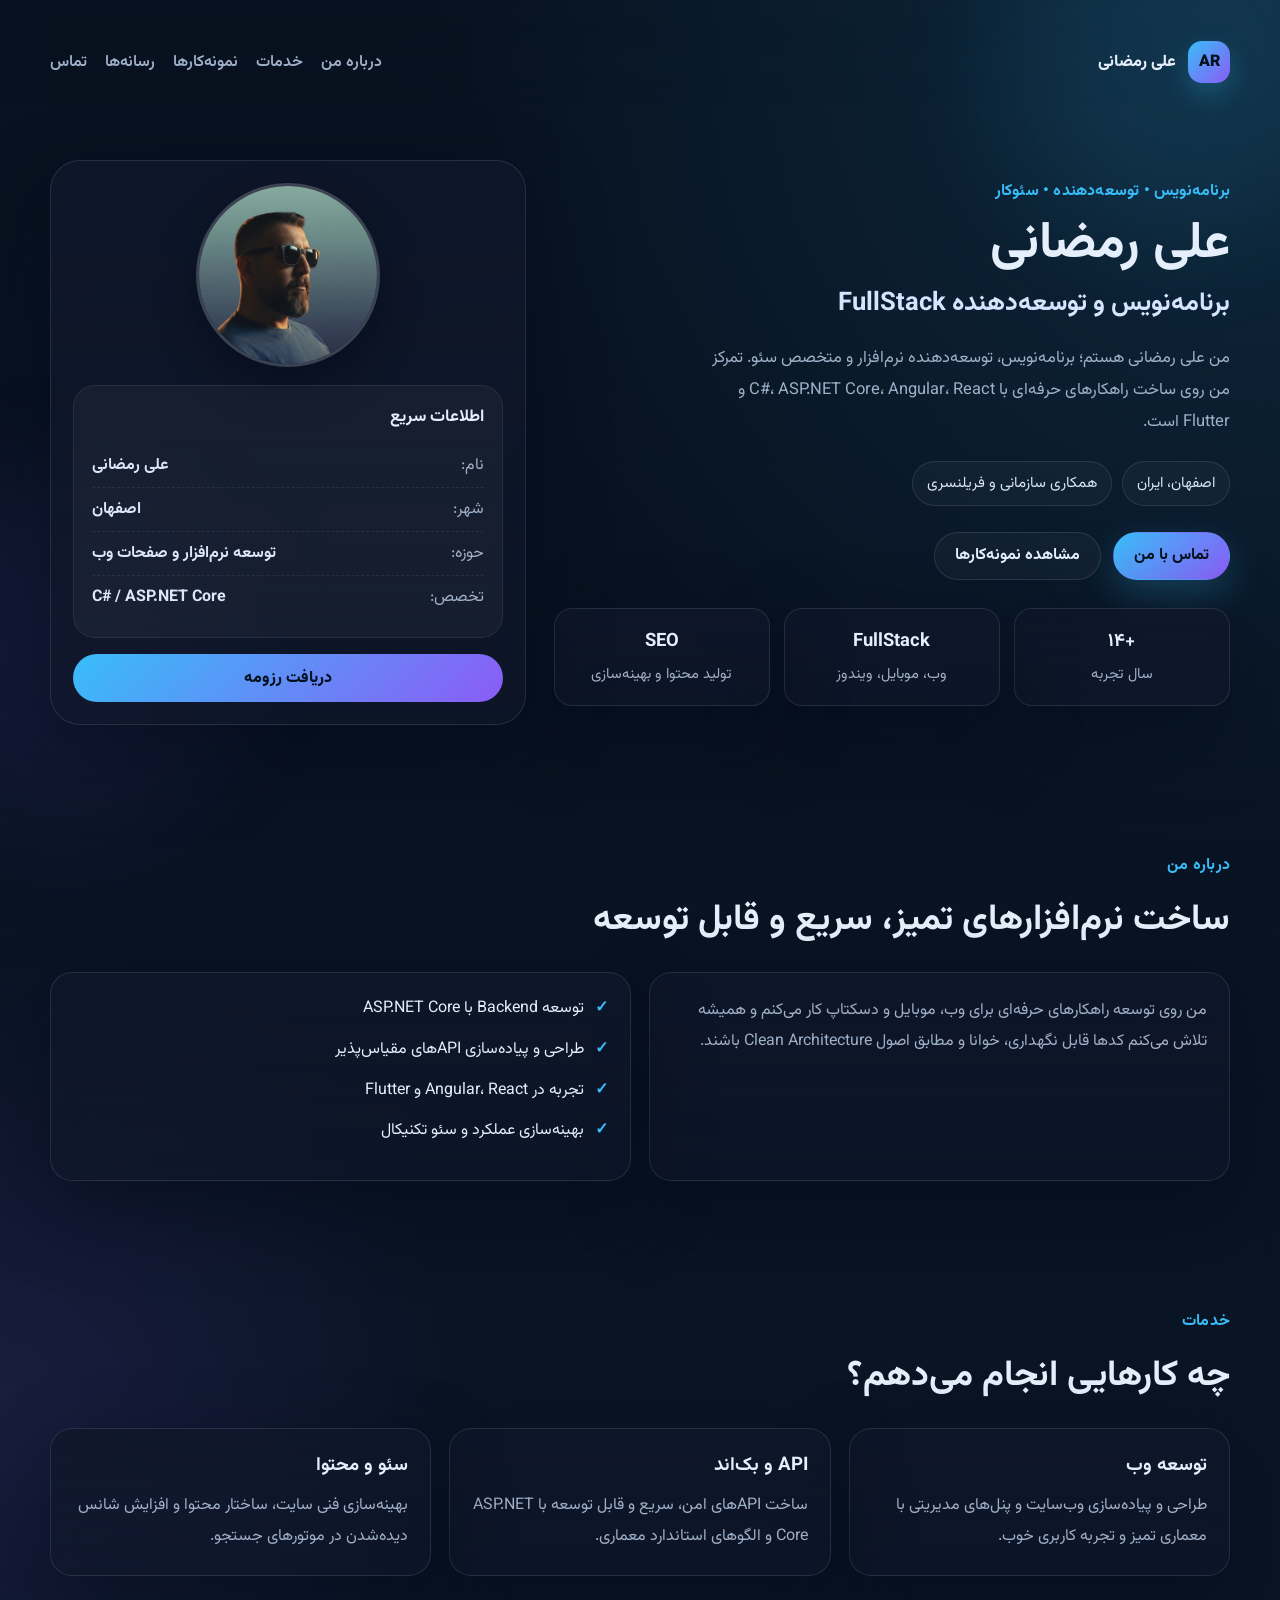
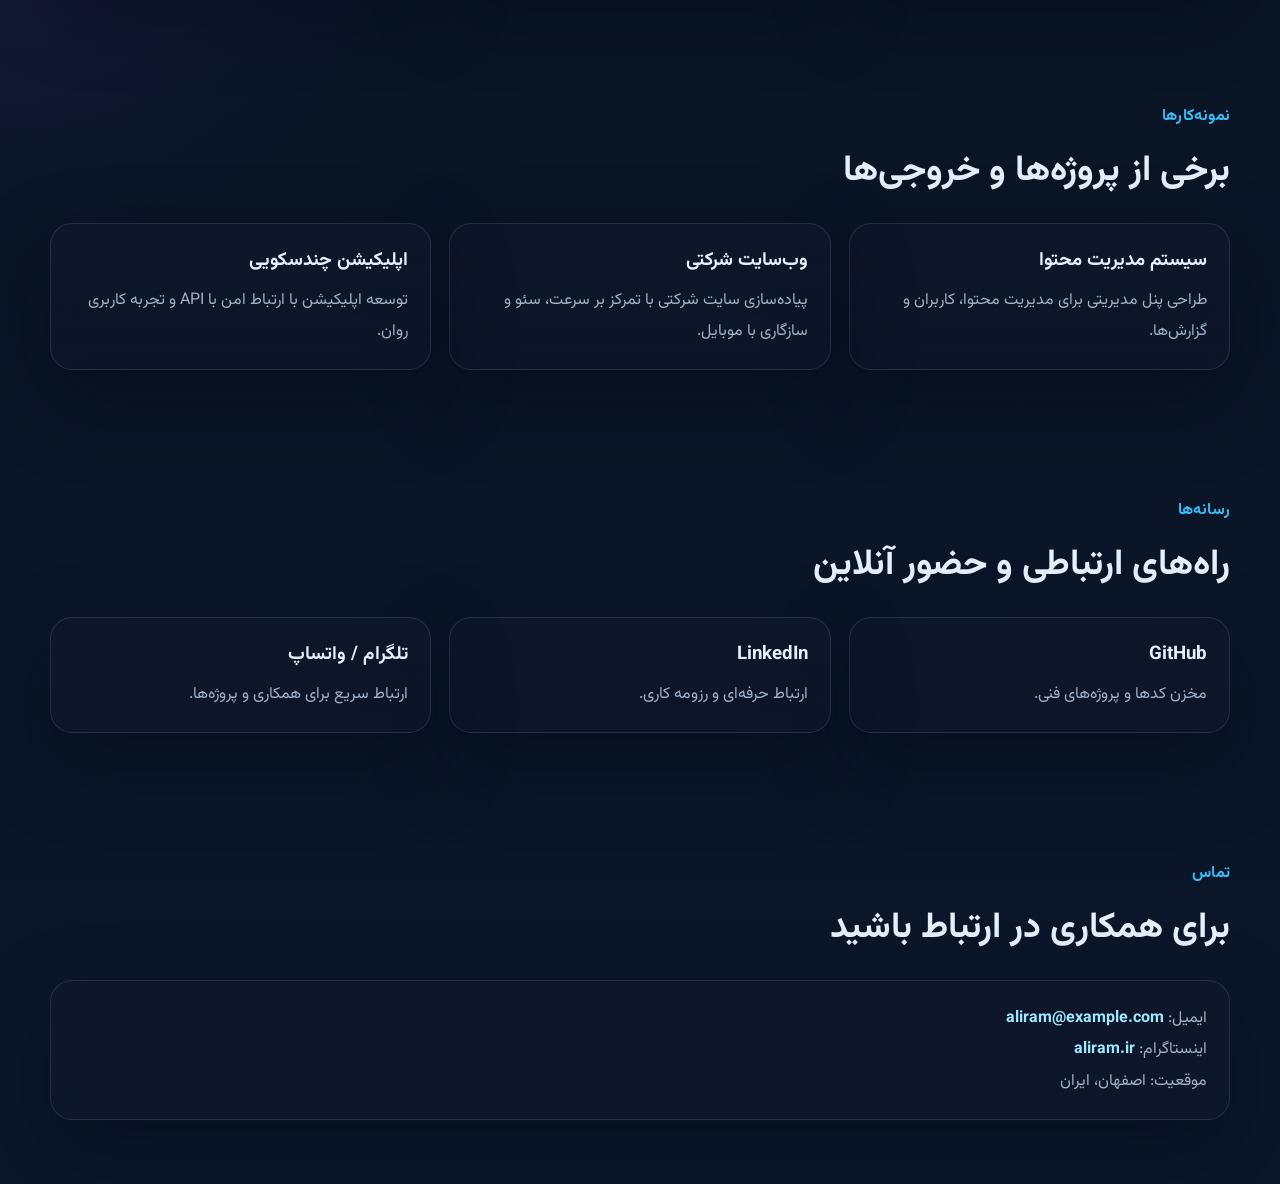
==== index.html @ 65c11da7 "Initial commit for GitHub Pages" ====
<!DOCTYPE html>
<html lang="fa" dir="rtl">

<head>
  <meta charset="UTF-8" />
  <meta name="viewport" content="width=device-width, initial-scale=1.0" />
  <title>علی رمضانی | برنامه‌نویس و توسعه‌دهنده FullStack</title>
  <meta name="description"
    content="وب‌سایت شخصی علی رمضانی؛ برنامه‌نویس C#، توسعه‌دهنده ASP.NET Core، Angular و متخصص سئو." />
  <meta name="theme-color" content="#0f172a" />

  <link rel="preconnect" href="https://fonts.googleapis.com">
  <link rel="preconnect" href="https://fonts.gstatic.com" crossorigin>
  <link href="https://fonts.googleapis.com/css2?family=Vazirmatn:wght@300;400;500;600;700;800;900&display=swap"
    rel="stylesheet">

  <link rel="stylesheet" href="styles.css" />
</head>

<body>
  <div class="bg-glow bg-glow-1" aria-hidden="true"></div>
  <div class="bg-glow bg-glow-2" aria-hidden="true"></div>

  <header class="hero">
    <nav class="nav container">
      <a class="brand" href="#home">
        <span class="brand-mark">AR</span>
        <span class="brand-text">علی رمضانی</span>
      </a>

      <button class="menu-toggle" id="menuToggle" aria-label="باز و بسته کردن منو" aria-expanded="false"
        aria-controls="navLinks">
        <span></span>
        <span></span>
        <span></span>
      </button>

      <div class="nav-links" id="navLinks">
        <a href="#about">درباره من</a>
        <a href="#services">خدمات</a>
        <a href="#portfolio">نمونه‌کارها</a>
        <a href="#media">رسانه‌ها</a>
        <a href="#contact">تماس</a>
      </div>
    </nav>

    <section class="hero-content container" id="home">
      <div class="hero-text">
        <p class="eyebrow">برنامه‌نویس • توسعه‌دهنده • سئوکار</p>
        <h1>علی رمضانی</h1>
        <h2>برنامه‌نویس و توسعه‌دهنده FullStack</h2>

        <p class="lead">
          من علی رمضانی هستم؛ برنامه‌نویس، توسعه‌دهنده نرم‌افزار و متخصص سئو.
          تمرکز من روی ساخت راهکارهای حرفه‌ای با C#، ASP.NET Core، Angular، React و Flutter است.
        </p>

        <div class="hero-meta">
          <span>اصفهان، ایران</span>
          <span>همکاری سازمانی و فریلنسری</span>
        </div>

        <div class="hero-actions">
          <a class="btn btn-primary" href="#contact">تماس با من</a>
          <a class="btn btn-secondary" href="#portfolio">مشاهده نمونه‌کارها</a>
        </div>

        <div class="hero-stats">
          <div class="stat">
            <strong>+۱۴</strong>
            <span>سال تجربه</span>
          </div>
          <div class="stat">
            <strong>FullStack</strong>
            <span>وب، موبایل، ویندوز</span>
          </div>
          <div class="stat">
            <strong>SEO</strong>
            <span>تولید محتوا و بهینه‌سازی</span>
          </div>
        </div>
      </div>

      <div class="hero-card">
        <div class="profile-avatar">
          <img src="profile.png" alt="تصویر پرسنلی علی رمضانی" />
        </div>

        <div class="profile-card">
          <h3>اطلاعات سریع</h3>
          <ul>
            <li><span>نام:</span><strong>علی رمضانی</strong></li>
            <li><span>شهر:</span><strong>اصفهان</strong></li>
            <li><span>حوزه:</span><strong>توسعه نرم‌افزار و صفحات وب</strong></li>
            <li><span>تخصص:</span><strong>C# / ASP.NET Core</strong></li>
          </ul>
        </div>

        <a class="resume-link" href="/resume.pdf" aria-label="دانلود رزومه">
          دریافت رزومه
        </a>
      </div>
    </section>
  </header>

  <main>
    <section id="about" class="section container">
      <div class="section-head">
        <p class="section-kicker">درباره من</p>
        <h2>ساخت نرم‌افزارهای تمیز، سریع و قابل توسعه</h2>
      </div>

      <div class="about-grid">
        <div class="about-card">
          <p>
            من روی توسعه راهکارهای حرفه‌ای برای وب، موبایل و دسکتاپ کار می‌کنم و
            همیشه تلاش می‌کنم کدها قابل نگهداری، خوانا و مطابق اصول Clean Architecture باشند.
          </p>
        </div>

        <div class="about-card">
          <ul class="check-list">
            <li>توسعه Backend با ASP.NET Core</li>
            <li>طراحی و پیاده‌سازی APIهای مقیاس‌پذیر</li>
            <li>تجربه در Angular، React و Flutter</li>
            <li>بهینه‌سازی عملکرد و سئو تکنیکال</li>
          </ul>
        </div>
      </div>
    </section>

    <section id="services" class="section container">
      <div class="section-head">
        <p class="section-kicker">خدمات</p>
        <h2>چه کارهایی انجام می‌دهم؟</h2>
      </div>

      <div class="cards-grid">
        <article class="info-card">
          <h3>توسعه وب</h3>
          <p>طراحی و پیاده‌سازی وب‌سایت و پنل‌های مدیریتی با معماری تمیز و تجربه کاربری خوب.</p>
        </article>
        <article class="info-card">
          <h3>API و بک‌اند</h3>
          <p>ساخت APIهای امن، سریع و قابل توسعه با ASP.NET Core و الگوهای استاندارد معماری.</p>
        </article>
        <article class="info-card">
          <h3>سئو و محتوا</h3>
          <p>بهینه‌سازی فنی سایت، ساختار محتوا و افزایش شانس دیده‌شدن در موتورهای جستجو.</p>
        </article>
      </div>
    </section>

    <section id="portfolio" class="section container">
      <div class="section-head">
        <p class="section-kicker">نمونه‌کارها</p>
        <h2>برخی از پروژه‌ها و خروجی‌ها</h2>
      </div>

      <div class="cards-grid">
        <article class="portfolio-card">
          <h3>سیستم مدیریت محتوا</h3>
          <p>طراحی پنل مدیریتی برای مدیریت محتوا، کاربران و گزارش‌ها.</p>
        </article>
        <article class="portfolio-card">
          <h3>وب‌سایت شرکتی</h3>
          <p>پیاده‌سازی سایت شرکتی با تمرکز بر سرعت، سئو و سازگاری با موبایل.</p>
        </article>
        <article class="portfolio-card">
          <h3>اپلیکیشن چندسکویی</h3>
          <p>توسعه اپلیکیشن با ارتباط امن با API و تجربه کاربری روان.</p>
        </article>
      </div>
    </section>

    <section id="media" class="section container">
      <div class="section-head">
        <p class="section-kicker">رسانه‌ها</p>
        <h2>راه‌های ارتباطی و حضور آنلاین</h2>
      </div>

      <div class="cards-grid">
        <article class="info-card">
          <h3>GitHub</h3>
          <p>مخزن کدها و پروژه‌های فنی.</p>
        </article>
        <article class="info-card">
          <h3>LinkedIn</h3>
          <p>ارتباط حرفه‌ای و رزومه کاری.</p>
        </article>
        <article class="info-card">
          <h3>تلگرام / واتساپ</h3>
          <p>ارتباط سریع برای همکاری و پروژه‌ها.</p>
        </article>
      </div>
    </section>

    <section id="contact" class="section container">
      <div class="section-head">
        <p class="section-kicker">تماس</p>
        <h2>برای همکاری در ارتباط باشید</h2>
      </div>

      <div class="contact-card">
        <p>ایمیل: <a href="mailto:aliram@example.com">aliram@example.com</a></p>
        <p>اینستاگرام: <a href="#" target="_blank" rel="noopener">aliram.ir</a></p>
        <p>موقعیت: اصفهان، ایران</p>
      </div>
    </section>
  </main>

  <script src="script.js"></script>
</body>

</html>
---- styles.css ----
:root {
  --bg: #07111f;
  --bg-2: #0b172a;
  --card: rgba(15, 23, 42, 0.82);
  --card-strong: rgba(15, 23, 42, 0.95);
  --border: rgba(148, 163, 184, 0.18);
  --text: #e5eefb;
  --muted: #9fb0c9;
  --primary: #38bdf8;
  --primary-2: #8b5cf6;
  --shadow: 0 30px 80px rgba(2, 8, 23, 0.45);
  --radius-xl: 30px;
  --radius-lg: 22px;
  --radius-md: 16px;
  --container: 1180px;
}

* {
  box-sizing: border-box;
}

html {
  scroll-behavior: smooth;
}

body {
  margin: 0;
  font-family: "Vazirmatn", sans-serif;
  background:
    radial-gradient(circle at top right, rgba(56, 189, 248, 0.14), transparent 28%),
    radial-gradient(circle at left, rgba(139, 92, 246, 0.12), transparent 24%),
    linear-gradient(180deg, var(--bg), var(--bg-2));
  color: var(--text);
  min-height: 100vh;
  direction: rtl;
  overflow-x: hidden;
}

a {
  color: inherit;
  text-decoration: none;
}

img {
  max-width: 100%;
  display: block;
}

.container {
  width: min(calc(100% - 32px), var(--container));
  margin-inline: auto;
}

.bg-glow {
  position: fixed;
  inset: auto;
  width: 360px;
  height: 360px;
  border-radius: 50%;
  filter: blur(60px);
  opacity: 0.28;
  pointer-events: none;
  z-index: 0;
}

.bg-glow-1 {
  top: -120px;
  right: -80px;
  background: rgba(56, 189, 248, 0.35);
}

.bg-glow-2 {
  bottom: 8%;
  left: -120px;
  background: rgba(139, 92, 246, 0.32);
}

.hero,
main,
.section {
  position: relative;
  z-index: 1;
}

.hero {
  padding: 20px 0 40px;
}

.nav {
  min-height: 84px;
  display: flex;
  align-items: center;
  justify-content: space-between;
  gap: 18px;
  position: sticky;
  top: 0;
  z-index: 20;
  padding: 14px 0;
  backdrop-filter: blur(16px);
}

.brand {
  display: flex;
  align-items: center;
  gap: 12px;
  font-weight: 800;
}

.brand-mark {
  width: 42px;
  height: 42px;
  display: grid;
  place-items: center;
  border-radius: 14px;
  background: linear-gradient(135deg, var(--primary), var(--primary-2));
  color: #03111f;
  font-weight: 900;
  box-shadow: 0 10px 24px rgba(56, 189, 248, 0.25);
}

.brand-text {
  font-size: 1.02rem;
}

.nav-links {
  display: flex;
  align-items: center;
  gap: 18px;
}

.nav-links a {
  color: var(--muted);
  font-weight: 600;
  transition: 0.25s ease;
}

.nav-links a:hover {
  color: #fff;
}

.menu-toggle {
  display: none;
  width: 46px;
  height: 46px;
  border: 1px solid var(--border);
  background: rgba(15, 23, 42, 0.65);
  border-radius: 14px;
  cursor: pointer;
  padding: 10px;
}

.menu-toggle span {
  display: block;
  height: 2px;
  background: var(--text);
  border-radius: 999px;
  margin: 5px 0;
}

.hero-content {
  padding: 56px 0 24px;
  display: grid;
  grid-template-columns: 1.35fr 0.95fr;
  gap: 28px;
  align-items: center;
}

.eyebrow,
.section-kicker {
  display: inline-flex;
  align-items: center;
  gap: 8px;
  color: var(--primary);
  font-weight: 700;
  letter-spacing: 0.2px;
  margin: 0 0 14px;
}

.hero-text h1 {
  margin: 0;
  font-size: clamp(2.3rem, 4vw, 4.4rem);
  line-height: 1.05;
}

.hero-text h2 {
  margin: 12px 0 0;
  color: #d6e4ff;
  font-size: clamp(1.1rem, 2vw, 1.6rem);
  font-weight: 700;
}

.lead {
  margin: 18px 0 0;
  color: var(--muted);
  line-height: 1.95;
  font-size: 1.03rem;
  max-width: 58ch;
}

.hero-meta {
  display: flex;
  flex-wrap: wrap;
  gap: 10px;
  margin-top: 22px;
}

.hero-meta span {
  border: 1px solid var(--border);
  background: rgba(255, 255, 255, 0.03);
  padding: 10px 14px;
  border-radius: 999px;
  color: #d8e4f7;
  font-size: 0.94rem;
}

.hero-actions {
  display: flex;
  flex-wrap: wrap;
  gap: 12px;
  margin-top: 26px;
}

.btn {
  display: inline-flex;
  align-items: center;
  justify-content: center;
  min-height: 48px;
  padding: 0 20px;
  border-radius: 999px;
  border: 1px solid transparent;
  font-weight: 700;
  transition: 0.25s ease;
}

.btn-primary {
  background: linear-gradient(135deg, var(--primary), var(--primary-2));
  color: #06111e;
  box-shadow: 0 14px 36px rgba(56, 189, 248, 0.24);
}

.btn-secondary {
  border-color: var(--border);
  background: rgba(255, 255, 255, 0.03);
  color: var(--text);
}

.btn:hover {
  transform: translateY(-2px);
}

.hero-stats {
  display: grid;
  grid-template-columns: repeat(3, minmax(0, 1fr));
  gap: 14px;
  margin-top: 28px;
}

.stat,
.hero-card,
.about-card,
.info-card,
.portfolio-card,
.contact-card {
  border: 1px solid var(--border);
  background: linear-gradient(180deg, rgba(15, 23, 42, 0.82), rgba(15, 23, 42, 0.58));
  backdrop-filter: blur(16px);
  box-shadow: var(--shadow);
}

.stat {
  border-radius: 18px;
  padding: 18px 14px;
  text-align: center;
}

.stat strong {
  display: block;
  font-size: 1.15rem;
  margin-bottom: 6px;
}

.stat span {
  color: var(--muted);
  font-size: 0.92rem;
}

.hero-card {
  padding: 22px;
  border-radius: var(--radius-xl);
  background: linear-gradient(180deg, rgba(15, 23, 42, 0.9), rgba(15, 23, 42, 0.65));
}

.profile-avatar {
  width: 184px;
  height: 184px;
  margin: 0 auto 18px;
  border-radius: 50%;
  overflow: hidden;
  border: 3px solid rgba(255, 255, 255, 0.16);
  box-shadow: 0 18px 42px rgba(2, 8, 23, 0.45);
  background: rgba(255, 255, 255, 0.04);
}

.profile-avatar img {
  width: 100%;
  height: 100%;
  object-fit: cover;
}

.profile-card {
  border-radius: 22px;
  padding: 18px;
  background: rgba(255, 255, 255, 0.04);
  border: 1px solid rgba(148, 163, 184, 0.12);
}

.profile-card h3 {
  margin: 0 0 14px;
  font-size: 1.05rem;
}

.profile-card ul {
  list-style: none;
  padding: 0;
  margin: 0;
}

.profile-card li {
  display: flex;
  justify-content: space-between;
  gap: 12px;
  padding: 9px 0;
  color: #dce7fb;
  border-bottom: 1px dashed rgba(148, 163, 184, 0.14);
}

.profile-card li:last-child {
  border-bottom: 0;
}

.profile-card li span {
  color: var(--muted);
  flex: 0 0 auto;
}

.profile-card li strong {
  text-align: left;
  font-weight: 700;
}

.resume-link {
  display: inline-flex;
  width: 100%;
  justify-content: center;
  margin-top: 16px;
  min-height: 48px;
  align-items: center;
  border-radius: 999px;
  background: linear-gradient(135deg, var(--primary), var(--primary-2));
  color: #06111e;
  font-weight: 800;
  transition: 0.25s ease;
}

.resume-link:hover {
  transform: translateY(-2px);
}

.section {
  padding: 64px 0;
}

.section-head {
  margin-bottom: 24px;
}

.section-head h2 {
  margin: 0;
  font-size: clamp(1.5rem, 2.8vw, 2.3rem);
}

.about-grid,
.cards-grid {
  display: grid;
  grid-template-columns: repeat(3, minmax(0, 1fr));
  gap: 18px;
}

.about-grid {
  grid-template-columns: repeat(2, minmax(0, 1fr));
}

.about-card,
.info-card,
.portfolio-card,
.contact-card {
  border-radius: var(--radius-lg);
  padding: 22px;
}

.about-card p,
.info-card p,
.portfolio-card p,
.contact-card p {
  color: var(--muted);
  line-height: 1.95;
  margin: 0;
}

.check-list {
  margin: 0;
  padding: 0;
  list-style: none;
  color: var(--text);
}

.check-list li {
  position: relative;
  padding-right: 24px;
  margin-bottom: 12px;
  line-height: 1.8;
}

.check-list li::before {
  content: "✓";
  position: absolute;
  right: 0;
  top: 0;
  color: var(--primary);
  font-weight: 900;
}

.info-card h3,
.portfolio-card h3 {
  margin: 0 0 10px;
}

.contact-card a {
  color: #9ee7ff;
  font-weight: 700;
}

@media (max-width: 980px) {

  .hero-content,
  .about-grid,
  .cards-grid {
    grid-template-columns: 1fr;
  }

  .hero-card {
    max-width: 520px;
    margin-inline: auto;
  }

  .hero-stats {
    grid-template-columns: 1fr;
  }
}

@media (max-width: 760px) {
  .nav-links {
    position: absolute;
    top: 78px;
    left: 0;
    right: 0;
    flex-direction: column;
    align-items: stretch;
    gap: 0;
    padding: 12px;
    border-radius: 18px;
    background: rgba(7, 17, 31, 0.94);
    border: 1px solid var(--border);
    box-shadow: var(--shadow);
    display: none;
  }

  .nav-links.open {
    display: flex;
  }

  .nav-links a {
    padding: 12px 14px;
    border-radius: 12px;
  }

  .menu-toggle {
    display: inline-block;
  }

  .brand-text {
    font-size: 0.98rem;
  }

  .hero {
    padding-top: 10px;
  }
}

@media (max-width: 520px) {
  .profile-avatar {
    width: 156px;
    height: 156px;
  }

  .section {
    padding: 52px 0;
  }

  .hero-text h1 {
    font-size: 2.1rem;
  }

  .hero-text h2 {
    font-size: 1.05rem;
  }
}
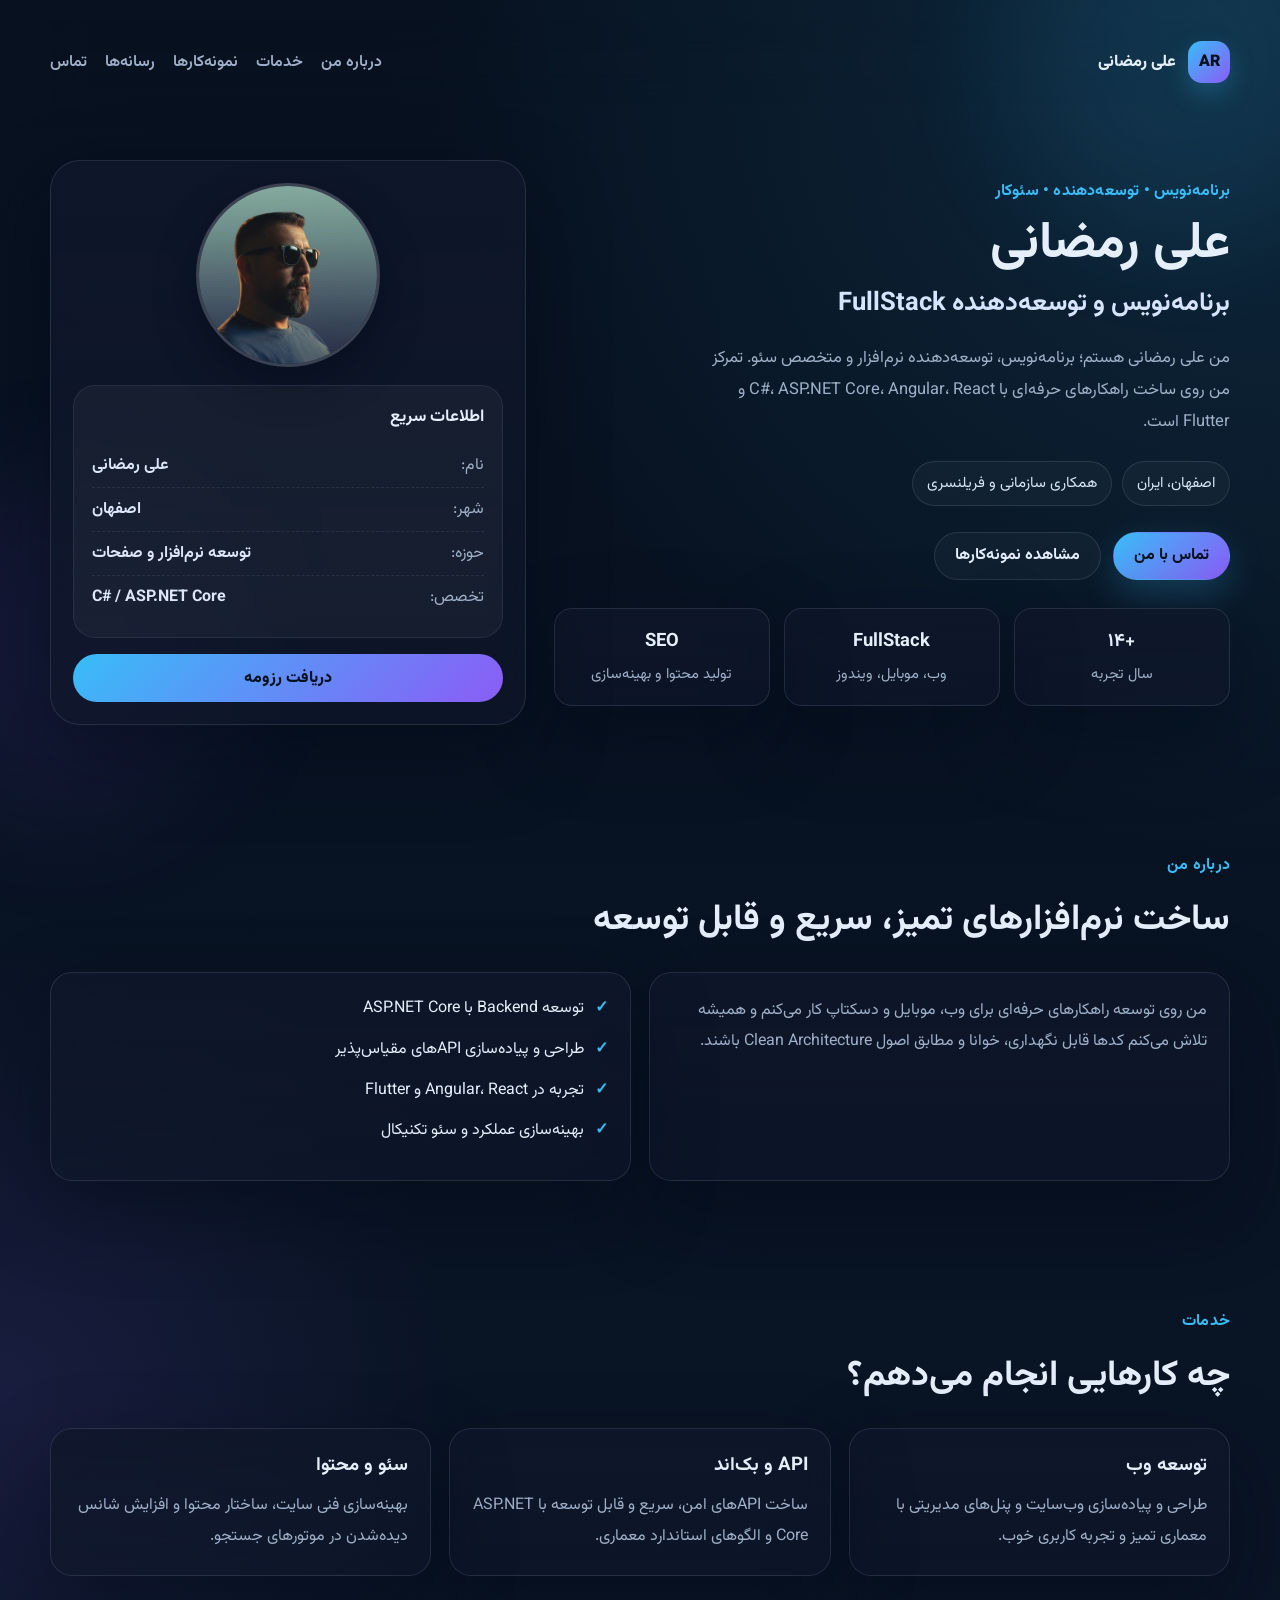
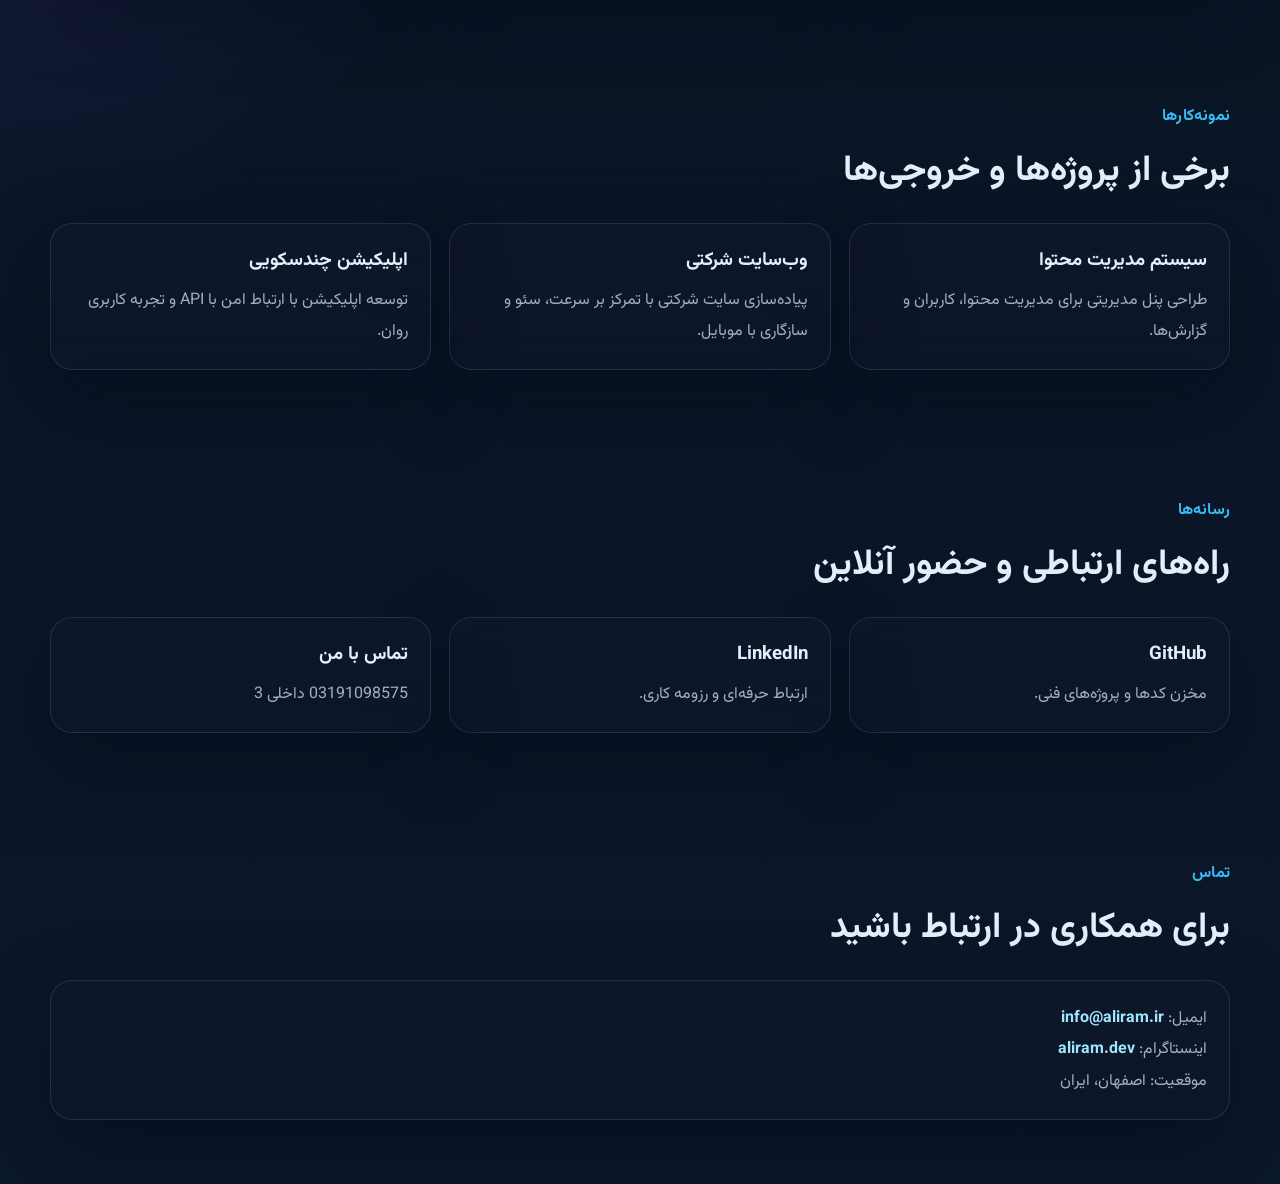
==== commit 4aac0ce5: "sinit" ====
--- a/index.html
+++ b/index.html
@@ -91,7 +91,7 @@
           <ul>
             <li><span>نام:</span><strong>علی رمضانی</strong></li>
             <li><span>شهر:</span><strong>اصفهان</strong></li>
-            <li><span>حوزه:</span><strong>توسعه نرم‌افزار و صفحات وب</strong></li>
+            <li><span>حوزه:</span><strong>توسعه نرم‌افزار و صفحات</strong></li>
             <li><span>تخصص:</span><strong>C# / ASP.NET Core</strong></li>
           </ul>
         </div>
@@ -181,16 +181,16 @@
 
       <div class="cards-grid">
         <article class="info-card">
-          <h3>GitHub</h3>
+          <h3><a href="https://github.com/aliram-ir">GitHub</a></h3>
           <p>مخزن کدها و پروژه‌های فنی.</p>
         </article>
         <article class="info-card">
-          <h3>LinkedIn</h3>
+          <h3><a href="https://www.linkedin.com/in/aliramir/">LinkedIn</a></h3>
           <p>ارتباط حرفه‌ای و رزومه کاری.</p>
         </article>
         <article class="info-card">
-          <h3>تلگرام / واتساپ</h3>
-          <p>ارتباط سریع برای همکاری و پروژه‌ها.</p>
+          <h3>تماس با من</h3>
+          <p>03191098575 داخلی 3</p>
         </article>
       </div>
     </section>
@@ -202,8 +202,8 @@
       </div>
 
       <div class="contact-card">
-        <p>ایمیل: <a href="mailto:aliram@example.com">aliram@example.com</a></p>
-        <p>اینستاگرام: <a href="#" target="_blank" rel="noopener">aliram.ir</a></p>
+        <p>ایمیل: <a href="mailto:info@aliram.ir">info@aliram.ir</a></p>
+        <p>اینستاگرام: <a href="https://instagram.com/aliram.dev" target="_blank" rel="noopener">aliram.dev</a></p>
         <p>موقعیت: اصفهان، ایران</p>
       </div>
     </section>
